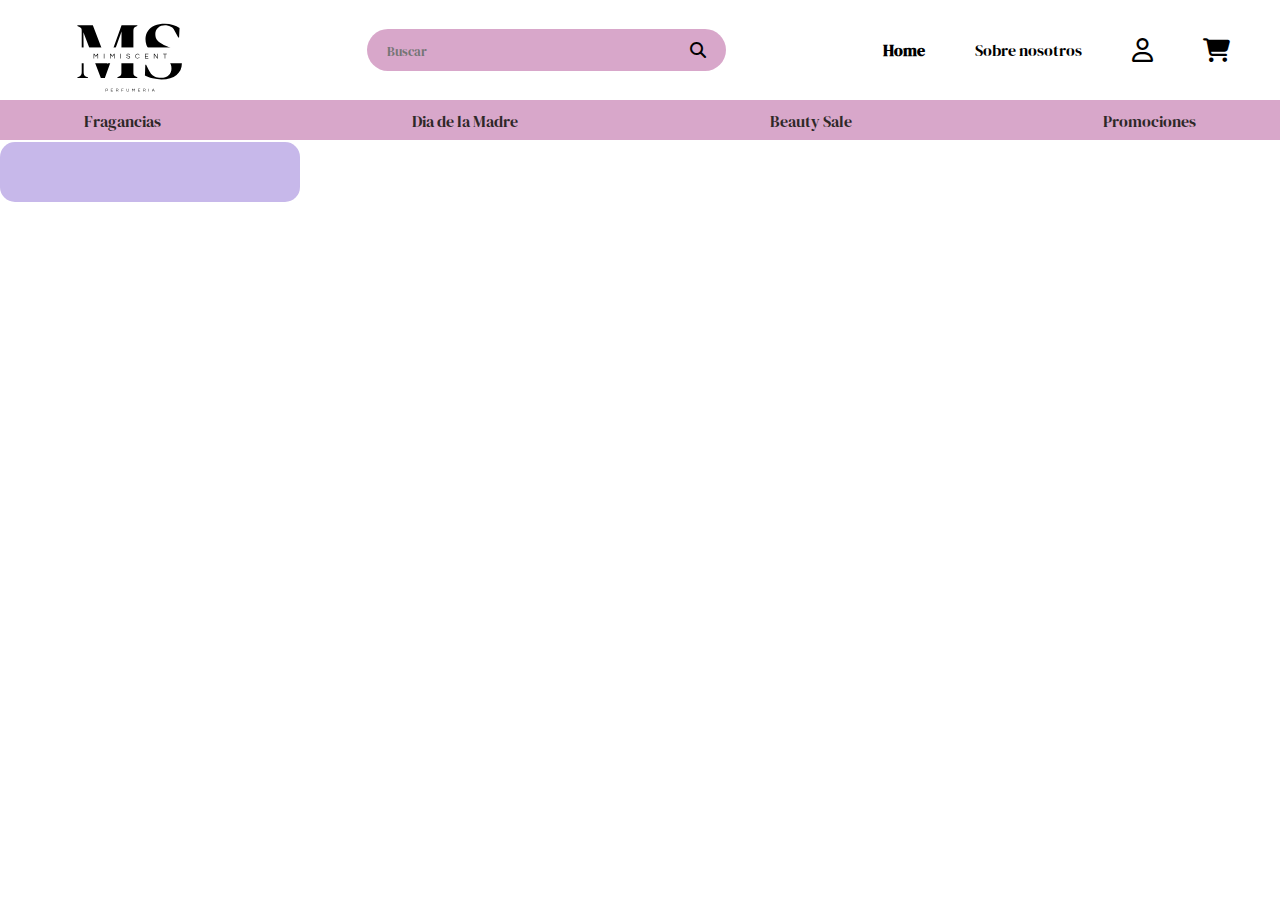
==== Documents/index.html @ b47990ab "primer commit" ====
<!DOCTYPE html>
<html lang="en">
<head>
    <meta charset="UTF-8">
    <meta name="viewport" content="width=device-width, initial-scale=1.0">
    <title>MimiScent</title>
    <link rel="stylesheet" href="styles.css">
    <link rel="stylesheet" href="https://cdnjs.cloudflare.com/ajax/libs/font-awesome/6.2.0/css/all.min.css">
</head>
<body>
    <header>
        <img src="../Image/Logo.svg" alt="MimiScent-logo" class="logo">
         <div class="button">
            <input type="textarea" class="btn-container" placeholder="Buscar">
            <label for="text"><i class="fa-solid fa-magnifying-glass" style="color: #000000;"></i></label>
        </div>
        <nav class="navbar">
            <ul class="navbar-list">
                <li><a href="#"><span>Home</span></a></li>
                <li><a href="#">Sobre nosotros</a></li>
    
                <i class="fa-regular fa-user fa-xl" style="color: #000000;"> </i>
                <i class="fa-solid fa-cart-shopping fa-xl" style="color: #000000;"></i>
            </ul>
        </nav>
    </header>

    <main>
        <section id="hero-components">
            <ul class="hero-list">
                <li><a href="#"></a>Fragancias</li>
                <li><a href="#"></a>Dia de la Madre</li>
                <li><a href="#"></a>Beauty Sale</li>
                <li><a href="#"></a>Promociones</li>

            </ul>
        </section>

        <section id="card">
            <div class="card-container">
                <img src="" alt="">
                <div class="">
                </div>


            </div>


        </section>
        
    </main>


</body>
</html>
---- Documents/styles.css ----
@import url('https://fonts.googleapis.com/css2?family=DM+Serif+Display:ital@0;1&display=swap');
:root{
--background-color: #fff;
--text:#000000;
--text-2:#2e2828;
--fluorescent-cyan: #4effefff;
--moonstone: #73a6adff;
--cool-gray: #9b97b2ff;
--pink-lavender: #d8a7caff;
--periwinkle: #c7b8eaff;
}

body{
    height: 100vh;
    width: 100%;
}

*{
    margin: 0;
    padding: 0;
    box-sizing: border-box;
    font-family: 'DM Serif Display', serif;
    text-decoration: none;
    list-style-type: none;
}

/*HEADER*/
header{
    background-color:var(--background-color);
    border-color: #000000;
    display: flex;
    justify-content:space-between;
    align-items: center;
    width: 100%;
    height: 100px;
    padding: 10px 30px ;
}
    

.logo{
    width: 200px;
}

.navbar,
.navbar-list{
    display: flex;
    justify-content: flex-end;
    align-items: center;
    gap: 50px;
    padding: 10px;
}

.navbar-list a{
    color: var(--text);
    font-size: 16px;
}

.navbar-list span{
    font-weight: 800;
}

.btn-container{
    width: 300px; 
}

.button{
    background-color:var(--pink-lavender);
    padding: 10px 20px;
    border-radius: 50px;
}

.btn-container{
    background-color: transparent;
    border: none;
    outline: none;
    color: transparent;
}

/*HERO*/
main{
    background-color:var(--pink-lavender);
    height: 40px;
}

.hero-list{
    width: 90%;
    display: flex;
    justify-content: space-between;
    align-items: center;
    padding:10px 20px;
    margin-left: 5%;
}

.hero-list li{
    color: var(--text-2);
}

/*Cards*/

.card-container{
    width: 300px;
    background: var(--periwinkle);
    padding: 20px;
    border-radius: 15px;
    display: flex;
    flex-direction: column;
    justify-content: center;
    gap: 20px
}
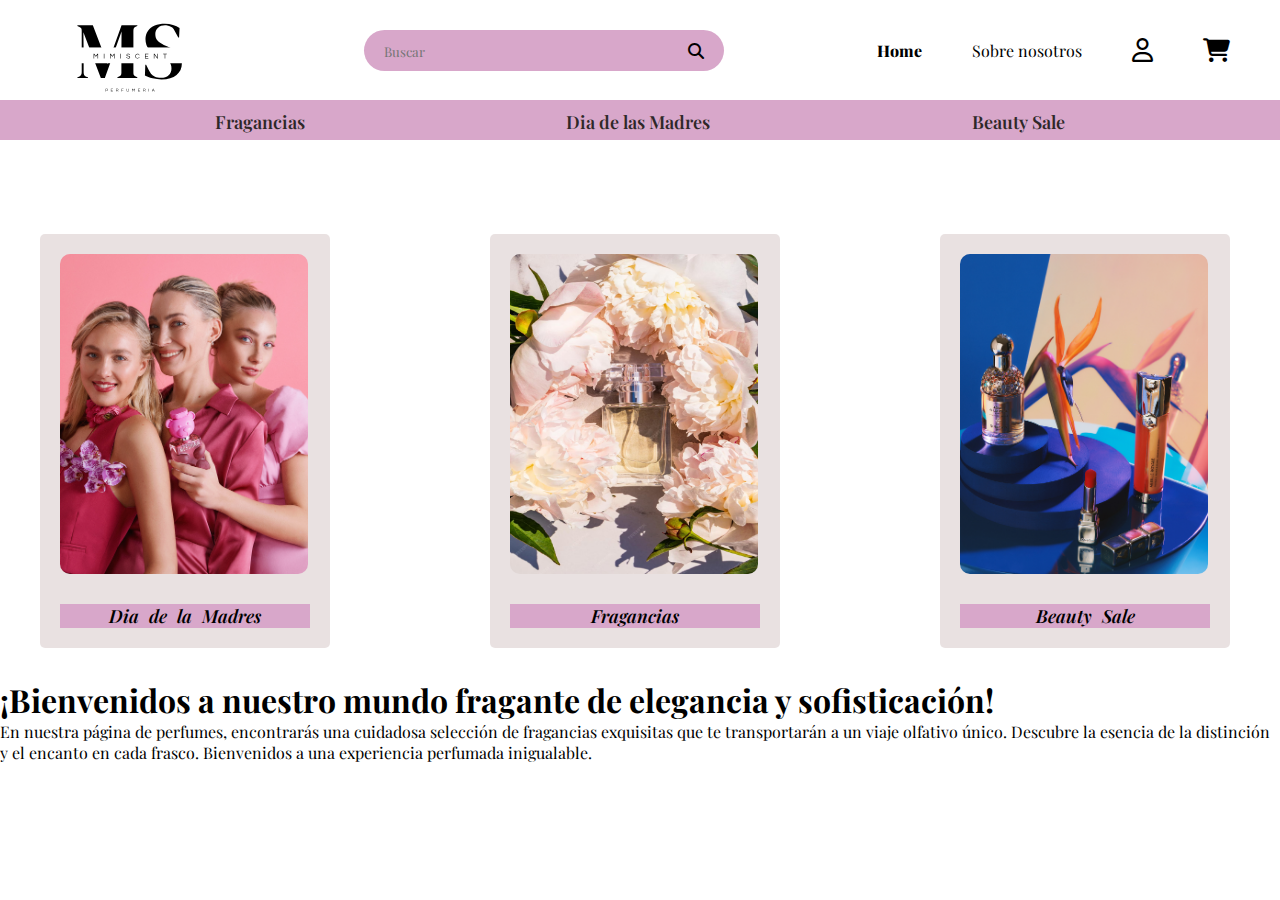
==== commit 928d6f87: "cambios en estilos y secciones" ====
--- a/Documents/index.html
+++ b/Documents/index.html
@@ -28,23 +28,50 @@
     <main>
         <section id="hero-components">
             <ul class="hero-list">
-                <li><a href="#"></a>Fragancias</li>
-                <li><a href="#"></a>Dia de la Madre</li>
-                <li><a href="#"></a>Beauty Sale</li>
-                <li><a href="#"></a>Promociones</li>
-
+                <li><a href="#">Fragancias</a></li>
+                <li><a href="#">Dia de las Madres</a></li>
+                <li><a href="#">Beauty Sale</a></li>
             </ul>
         </section>
 
+        <div class="">
+
+
+        </div>
+
+
+
         <section id="card">
             <div class="card-container">
-                <img src="" alt="">
-                <div class="">
+                <img src="../Image/madre e hija.jpg" alt="madreehijas">
+                <div class="card-info">
+                    <p>Dia de la Madres</p>
                 </div>
+            </div>
+            <div class="card-container">
+                <img src="../Image/fragancias.jpg" alt="madreehijas">
+                <div class="card-info">
+                    <p>Fragancias</p>
+                </div>
+            </div>
+            <div class="card-container">
+                <img src="../Image/Abeilleroyale.jpg" alt="madreehijas">
+                <div class="card-info">
+                    <p>Beauty Sale</p>
+                </div>
+            </div>
+        </section>
 
+        <section id="About us">
+            <div>
+                <h1>
+                    ¡Bienvenidos a nuestro mundo fragante de elegancia y sofisticación!
+                </h1>
 
+                <p>
+                    En nuestra página de perfumes, encontrarás una cuidadosa selección de fragancias exquisitas que te transportarán a un viaje olfativo único. Descubre la esencia de la distinción y el encanto en cada frasco. Bienvenidos a una experiencia perfumada inigualable.
+                </p>
             </div>
-
 
         </section>
         
--- a/Documents/styles.css
+++ b/Documents/styles.css
@@ -1,11 +1,12 @@
-@import url('https://fonts.googleapis.com/css2?family=DM+Serif+Display:ital@0;1&display=swap');
+@import url('https://fonts.googleapis.com/css2?family=Playfair+Display:ital,wght@0,400;1,500;1,900&display=swap');
 :root{
+ --bg-grey:#c1abab5b;
 --background-color: #fff;
 --text:#000000;
 --text-2:#2e2828;
 --fluorescent-cyan: #4effefff;
 --moonstone: #73a6adff;
---cool-gray: #9b97b2ff;
+--cool-gray: rgba(156, 156, 157, 0.549);
 --pink-lavender: #d8a7caff;
 --periwinkle: #c7b8eaff;
 }
@@ -19,7 +20,7 @@
     margin: 0;
     padding: 0;
     box-sizing: border-box;
-    font-family: 'DM Serif Display', serif;
+    font-family: 'Playfair Display', serif;
     text-decoration: none;
     list-style-type: none;
 }
@@ -85,27 +86,56 @@
 .hero-list{
     width: 90%;
     display: flex;
-    justify-content: space-between;
+    justify-content: space-around;
     align-items: center;
     padding:10px 20px;
     margin-left: 5%;
 }
 
-.hero-list li{
+.hero-list a{
     color: var(--text-2);
+    font-size: 18PX;
+    font-weight: 600;
 }
 
 /*Cards*/
 
+#card{
+    display: flex;
+    justify-content: space-between;
+    margin: 30px;
+    flex-wrap: wrap;
+    max-width: 1200px;
+}
+
+
+
 .card-container{
-    width: 300px;
-    background: var(--periwinkle);
+    background-color: var(--bg-grey);
+    width: 290px;
     padding: 20px;
-    border-radius: 15px;
+    margin:60px 0 0 10px;
     display: flex;
     flex-direction: column;
     justify-content: center;
-    gap: 20px
+    gap: 30px;
+    border-radius: 5px;
+    text-align: center;
+    cursor: pointer;
+}
+.card-info p {
+    font-size: 18px;
+    font-weight: 600;
+    font-style: italic;
+    word-spacing: 5px;
+    background-color: var(--pink-lavender);
+   
+
+}
+.card-container img{
+    border-radius:10px;
+    width: 248px;
+    height: 320px;
 }
 
 
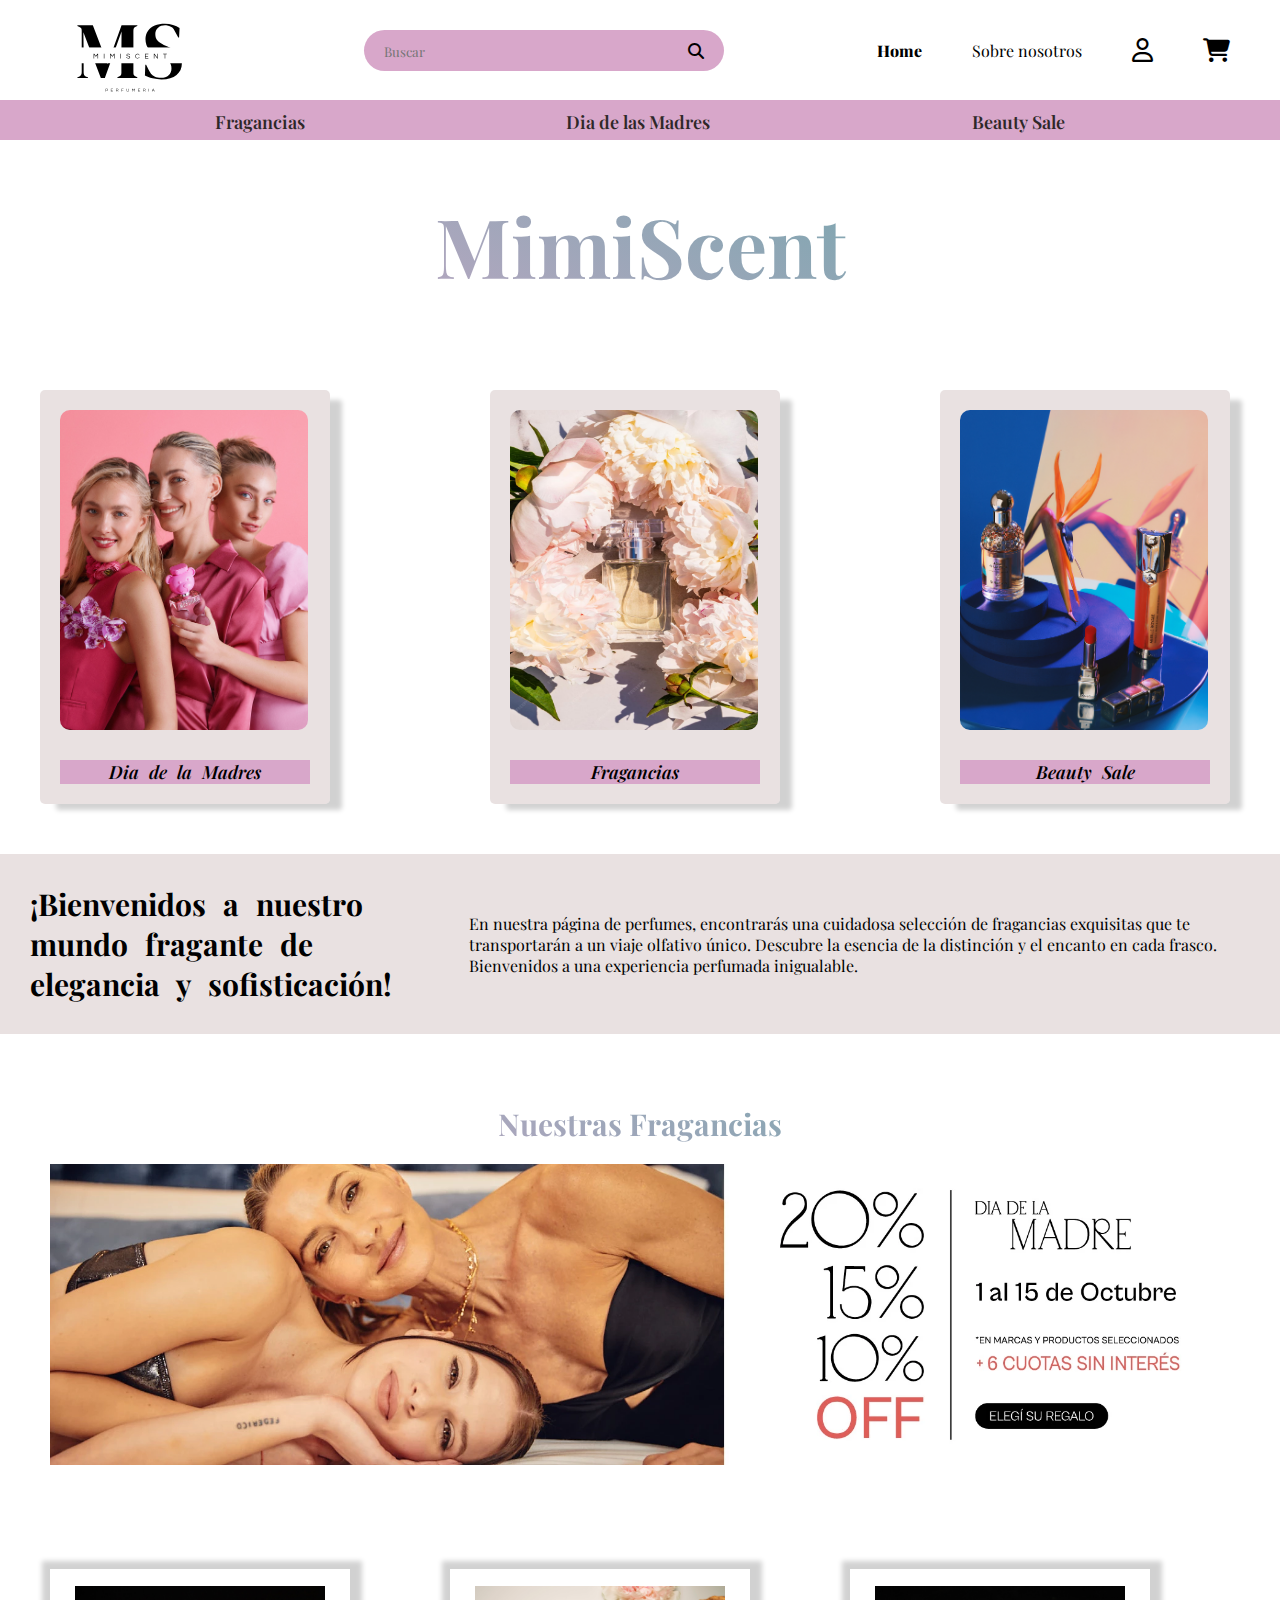
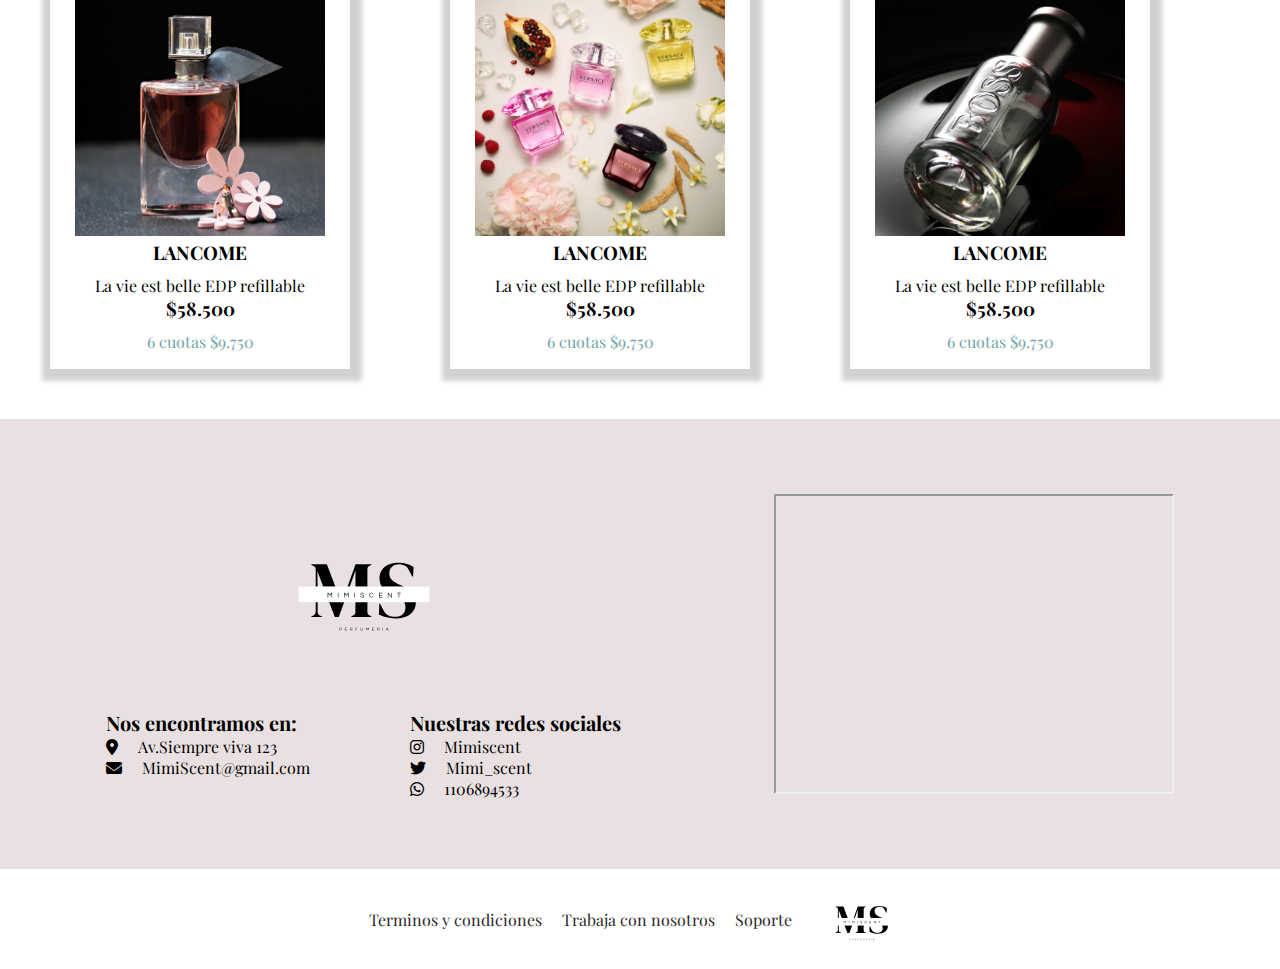
==== commit 274aea47: "se agregan section,footer,y cambio de estilos" ====
--- a/Documents/index.html
+++ b/Documents/index.html
@@ -34,12 +34,7 @@
             </ul>
         </section>
 
-        <div class="">
-
-
-        </div>
-
-
+        <h1>MimiScent</h1>
 
         <section id="card">
             <div class="card-container">
@@ -61,12 +56,11 @@
                 </div>
             </div>
         </section>
-
-        <section id="About us">
-            <div>
-                <h1>
+        <section id="About-us">
+            <div class="about-info">
+                <h2>
                     ¡Bienvenidos a nuestro mundo fragante de elegancia y sofisticación!
-                </h1>
+                </h2>
 
                 <p>
                     En nuestra página de perfumes, encontrarás una cuidadosa selección de fragancias exquisitas que te transportarán a un viaje olfativo único. Descubre la esencia de la distinción y el encanto en cada frasco. Bienvenidos a una experiencia perfumada inigualable.
@@ -74,9 +68,113 @@
             </div>
 
         </section>
-        
-    </main>
 
+        <section id="products">
 
+            <div class="promo-info">
+                <h2>Nuestras Fragancias</h2>
+                <img src="../Image/promo-dia-delamadre.webp" alt="promo-dia-delamadre">
+            </div>
+
+            <!-- producto 1 -->
+            <div class="products-container">
+
+                 <div class="products-card">
+                    <img src="../Image/Laviebelle.jpg" alt="Lancome-fragancia">
+                    <div class="products-info">
+                        <!-- top -->
+                        <div class="products-top">
+                            <h3>LANCOME</h3>
+                            <p>La vie est belle EDP refillable</p>
+                        </div>
+
+                        <div class="products-bot">
+                            <h3>$58.500</h3>
+                            <p>6 cuotas $9.750</p>
+                        </div>
+                    </div>
+                </div>
+            </div>
+
+            <!-- producto 2 -->
+            <div class="products-container">
+
+                <div class="products-card">
+                    <img src="../Image/Versace.jpg" alt="Lancome-fragancia">
+                    <div class="products-info">
+                        <!-- top -->
+                        <div class="products-top">
+                            <h3>LANCOME</h3>
+                            <p>La vie est belle EDP refillable</p>
+                        </div>
+
+                        <div class="products-bot">
+                            <h3>$58.500</h3>
+                            <p>6 cuotas $9.750</p>
+                        </div>
+                    </div>
+                </div>
+            </div>
+
+            <!-- producto 3 -->
+            <div class="products-container">
+
+                <div class="products-card">
+                    <img src="../Image/Boss-hombre.jpg" alt="Lancome-fragancia">
+                    <div class="products-info">
+                        <!-- top -->
+                        <div class="products-top">
+                            <h3>LANCOME</h3>
+                            <p>La vie est belle EDP refillable</p>
+                        </div>
+
+                        <div class="products-bot">
+                            <h3>$58.500</h3>
+                            <p>6 cuotas $9.750</p>
+                        </div>
+                    </div>
+                </div>
+            </div>
+        </section>
+    </main>  
+
+    <footer>
+        <section id="contact">
+            <div class="contact-us">
+                <img src="../Image/Logo.svg" alt="MimiScent-logo">
+                <div class="container-contact">
+                    <div class="info-contact">
+                        <h3>Nos encontramos en:</h3>
+
+                        <p><i class="fa-solid fa-location-dot" style="color: #000000;"></i>Av.Siempre viva 123</p>
+                        <p><i class="fa-solid fa-envelope" style="color: #000000;"></i>MimiScent@gmail.com</p>
+                    </div>
+
+                    <div class="info-contact">
+
+                        <h3>Nuestras redes sociales</h3>
+
+                        <a href="#"><i class="fa-brands fa-instagram" style="color: #000000;"></i>Mimiscent</a>
+                        <a href="#"><i class="fa-brands fa-twitter" style="color: #000000;"></i> Mimi_scent</a>
+                        <a href="#"><i class="fa-brands fa-whatsapp" style="color: #000000;"> </i>1106894533</a>
+
+                    </div>
+                
+                </div>
+            </div>
+
+            <iframe src="https://www.google.com/maps/embed?pb=!1m18!1m12!1m3!1d3758.550919171972!2d-99.22486662419264!3d19.603731135192348!2m3!1f0!2f0!3f0!3m2!1i1024!2i768!4f13.1!3m3!1m2!1s0x85d21dc56f9ed059%3A0xf3447df76a7ca2ee!2sC.%20Siempre%20Viva%20123%2C%20San%20Jose%20del%20Jaral%201ra%20Secc%2C%2052924%20Cd%20L%C3%B3pez%20Mateos%2C%20M%C3%A9x.%2C%20M%C3%A9xico!5e0!3m2!1ses-419!2sar!4v1696981855148!5m2!1ses-419!2sar" width="400" height="300" style="border:2;" allowfullscreen="" loading="lazy" referrerpolicy="no-referrer-when-downgrade"></iframe>
+
+        </section>
+
+        <div>
+            <ul class="footer-links">
+                <li><a href="#">Terminos y condiciones</a></li>
+                <li><a href="#">Trabaja con nosotros</a></li>
+                <li><a href="#">Soporte</a></li>
+                <img src="../Image/Logo.svg" alt="MimiScent-logo">
+            </ul>
+        </div>
+    </footer>
 </body>
 </html>--- a/Documents/styles.css
+++ b/Documents/styles.css
@@ -78,9 +78,18 @@
 }
 
 /*HERO*/
-main{
+#hero-components{
     background-color:var(--pink-lavender);
     height: 40px;
+}
+
+main h1{
+    font-size: 82px;
+    text-align: center;
+    margin-top:50px ;
+    background: linear-gradient(28deg,#d8a7ca 0%, #73a6ad 80%);
+    color: transparent;
+    -webkit-background-clip: text;
 }
 
 .hero-list{
@@ -120,6 +129,7 @@
     justify-content: center;
     gap: 30px;
     border-radius: 5px;
+    box-shadow: 14px 8px 5px -2px rgba(0,0,0,0.18);
     text-align: center;
     cursor: pointer;
 }
@@ -138,14 +148,167 @@
     height: 320px;
 }
 
-
-
-
-
-
-
-
-
-
-
-
+/*About*/
+
+.about-info{
+    display: flex;
+    justify-content: center;
+    align-items: center;
+    padding: 30px 30px;
+    margin-top: 50px;
+    gap: 30px;
+    background-color: var(--bg-grey);
+}
+
+.about-info h2{
+    width: 80%;
+    font-size: 30px;
+    word-spacing: 10px;
+}
+
+/*Products*/
+
+#products{
+    display: flex;
+    flex-wrap: wrap;
+    max-width: 1400px;
+}
+
+.promo-info{
+    margin:50px
+}
+
+.promo-info h2{
+    text-align: center;
+    font-size: 30px;
+    padding-top:20px ;
+    background: linear-gradient(28deg,#d8a7ca 0%, #73a6ad 80%);
+    color: transparent;
+    -webkit-background-clip: text;
+}
+.promo-info img{
+    max-height: 100%;
+    width: 100%;
+    margin-top: 20px;
+}
+
+
+.products-container{
+    background: var(--background-color);
+    width: 300px;
+    height: 400px;
+    padding:20px;
+    margin:50px;
+    box-shadow: 2px 2px 5px 10px rgba(0,0,0,0.18);
+    display: flex;
+    justify-content: center;
+    align-items: center;
+}
+
+.products-card img {
+    width: 250px;
+    height: 250px;
+}
+
+.products-top{
+    display: flex;
+    justify-content: center;
+    align-items: center;
+    flex-direction: column;
+    gap: 10px;
+}
+
+.products-bot{
+    display: flex;
+    justify-content: center;
+    align-items: center;
+    flex-direction: column;
+    gap: 10px;
+}
+
+.products-bot p{
+    color: var(--moonstone);
+}
+
+/*footer*/
+
+footer{
+    background-color: var(--bg-grey);
+    width: 100%;
+    max-height: 100%;
+}
+
+#contact{
+    display: flex;
+    justify-content: space-around;
+    align-items: center;
+    padding: 70px 30px;
+
+}
+.contact-us{
+    display: flex;
+    flex-direction: column;
+    justify-content: center;
+    align-items: center;
+    gap: 20px;
+}
+
+.contact-us img{
+    width: 200px;
+    height: 200px;
+
+}
+
+.container-contact{
+    display: flex;
+    gap:100px;
+    flex-wrap: wrap;
+}
+.info-contact h3{
+    font-size: 20px;
+
+}
+
+.info-contact p,
+.info-contact a{
+    display: flex;
+    align-items: center;
+    gap: 20px;
+}
+.info-contact a{
+    text-decoration: none;
+    color: var(--text);
+}
+
+.footer-links{
+    background-color:var(--background-color);
+    display: flex;
+    justify-content: center;
+    align-items: center;
+    gap: 20px;
+}
+
+.footer-links a{
+    text-decoration: none;
+    color:var(--text-2);
+    font-family:'Playfair Display', serif;
+}
+
+.footer-links img{
+
+    border-radius: 50%;
+    width: 100px;
+    height: 100px;
+
+    
+}
+
+
+
+
+
+
+
+
+
+
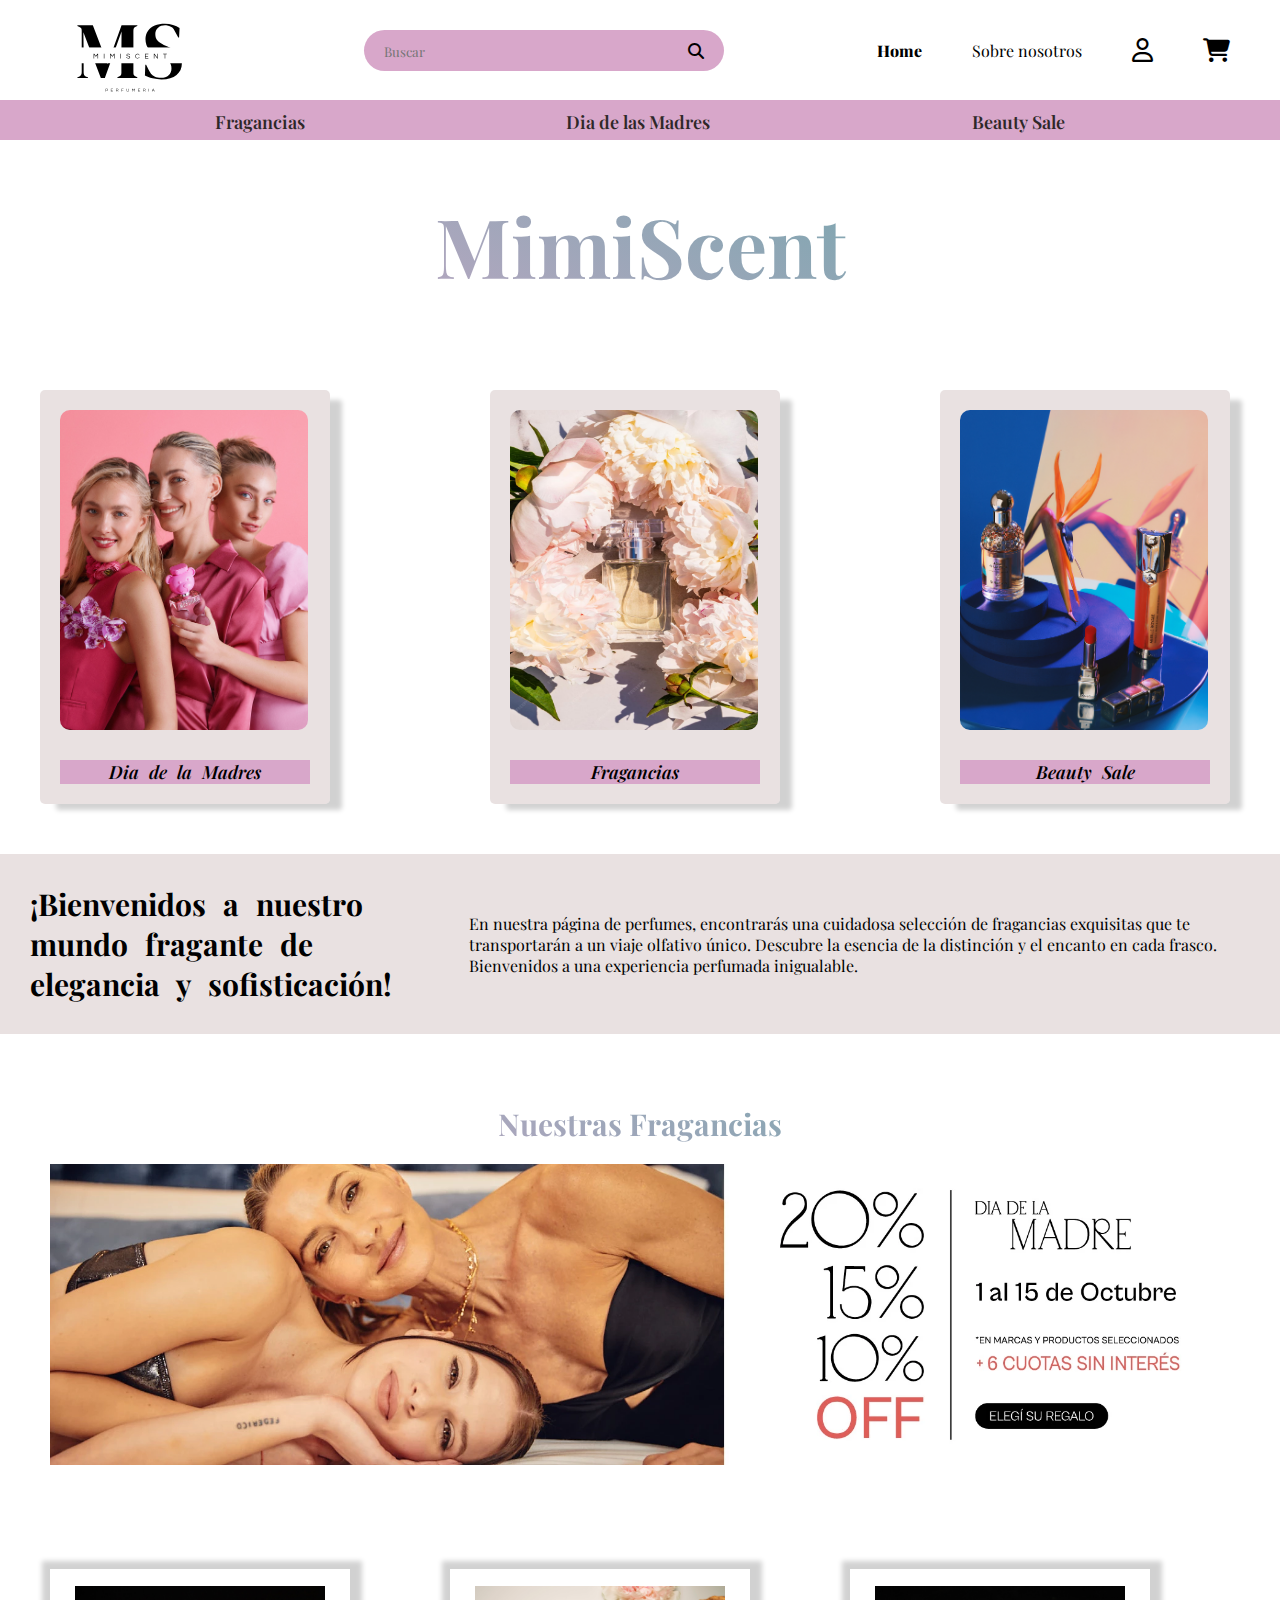
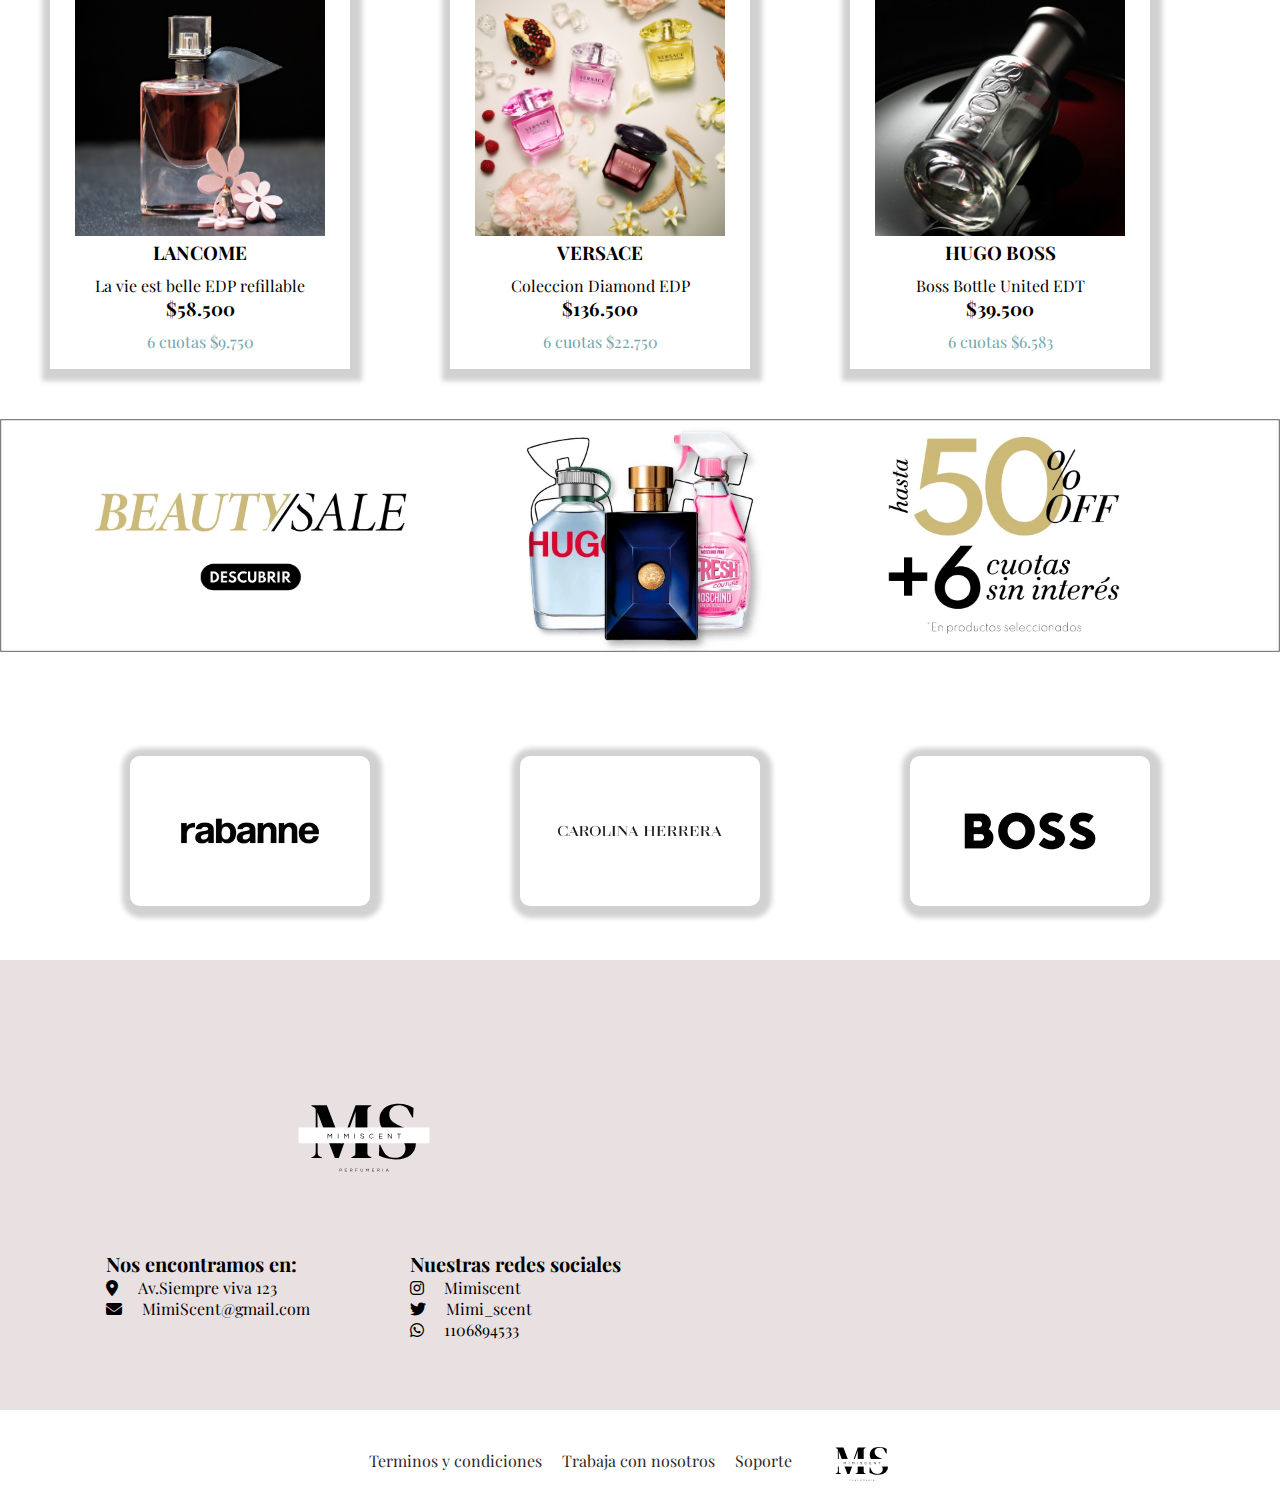
==== commit 63574217: "agrego imagenes correspondientes y agrego discover" ====
--- a/Documents/index.html
+++ b/Documents/index.html
@@ -104,13 +104,13 @@
                     <div class="products-info">
                         <!-- top -->
                         <div class="products-top">
-                            <h3>LANCOME</h3>
-                            <p>La vie est belle EDP refillable</p>
+                            <h3>VERSACE</h3>
+                            <p>Coleccion Diamond EDP</p>
                         </div>
 
                         <div class="products-bot">
-                            <h3>$58.500</h3>
-                            <p>6 cuotas $9.750</p>
+                            <h3>$136.500</h3>
+                            <p>6 cuotas $22.750</p>
                         </div>
                     </div>
                 </div>
@@ -124,18 +124,45 @@
                     <div class="products-info">
                         <!-- top -->
                         <div class="products-top">
-                            <h3>LANCOME</h3>
-                            <p>La vie est belle EDP refillable</p>
+                            <h3>HUGO BOSS</h3>
+                            <p>Boss Bottle United EDT</p>
                         </div>
 
                         <div class="products-bot">
-                            <h3>$58.500</h3>
-                            <p>6 cuotas $9.750</p>
-                        </div>
-                    </div>
-                </div>
-            </div>
-        </section>
+                            <h3>$39.500</h3>
+                            <p>6 cuotas $6.583</p>
+                        </div>
+                    </div>
+                </div>
+            </div>
+        </section>
+
+        <section>
+            <div class="beauty-info">
+                <img src="../Image/Beauty -sale.webp" alt="Beautysale">
+            </div>
+
+        </section>
+
+        <section id="discover">
+            <div class="discover-container">
+                <div class="discover-info">
+                    <img src="../Image/rabanne-marca.webp" alt="rabanne-marca">
+                </div>
+
+                <div class="discover-info">
+                    <img src="../Image/ch-marca.webp" alt="rabanne-marca">
+                </div>
+
+                <div class="discover-info">
+                    <img src="../Image/boss.webp" alt="rabanne-marca">
+                </div>
+
+            </div>
+
+        </section>
+
+
     </main>  
 
     <footer>
@@ -163,16 +190,18 @@
                 </div>
             </div>
 
-            <iframe src="https://www.google.com/maps/embed?pb=!1m18!1m12!1m3!1d3758.550919171972!2d-99.22486662419264!3d19.603731135192348!2m3!1f0!2f0!3f0!3m2!1i1024!2i768!4f13.1!3m3!1m2!1s0x85d21dc56f9ed059%3A0xf3447df76a7ca2ee!2sC.%20Siempre%20Viva%20123%2C%20San%20Jose%20del%20Jaral%201ra%20Secc%2C%2052924%20Cd%20L%C3%B3pez%20Mateos%2C%20M%C3%A9x.%2C%20M%C3%A9xico!5e0!3m2!1ses-419!2sar!4v1696981855148!5m2!1ses-419!2sar" width="400" height="300" style="border:2;" allowfullscreen="" loading="lazy" referrerpolicy="no-referrer-when-downgrade"></iframe>
-
-        </section>
-
-        <div>
+            <iframe src="https://www.google.com/maps/embed?pb=!1m18!1m12!1m3!1d3758.550919171972!2d-99.22486662419264!3d19.603731135192348!2m3!1f0!2f0!3f0!3m2!1i1024!2i768!4f13.1!3m3!1m2!1s0x85d21dc56f9ed059%3A0xf3447df76a7ca2ee!2sC.%20Siempre%20Viva%20123%2C%20San%20Jose%20del%20Jaral%201ra%20Secc%2C%2052924%20Cd%20L%C3%B3pez%20Mateos%2C%20M%C3%A9x.%2C%20M%C3%A9xico!5e0!3m2!1ses-419!2sar!4v1696981855148!5m2!1ses-419!2sar" width="400" height="300" style="border:none;" allowfullscreen="" loading="lazy" referrerpolicy="no-referrer-when-downgrade"></iframe>
+
+        </section>
+
+
+
+        <div >
             <ul class="footer-links">
                 <li><a href="#">Terminos y condiciones</a></li>
                 <li><a href="#">Trabaja con nosotros</a></li>
                 <li><a href="#">Soporte</a></li>
-                <img src="../Image/Logo.svg" alt="MimiScent-logo">
+                <img src="../Image/Logo.svg" alt="MimiScent-logo" >
             </ul>
         </div>
     </footer>
--- a/Documents/styles.css
+++ b/Documents/styles.css
@@ -230,6 +230,37 @@
     color: var(--moonstone);
 }
 
+.beauty-info img{
+    width: 100%;
+    max-width: 100%;
+    margin-bottom: 50px;
+    
+
+}
+
+/*Discover*/
+#discover{
+    display: flex;
+    justify-content: center;
+    align-items: center;
+}
+
+.discover-container{
+    display: flex;
+    justify-content: space-between;
+    align-items: center;
+    gap: 50px;
+}
+
+.discover-container img{
+    box-shadow: 2px 2px 5px 10px rgba(0,0,0,0.18);
+    border-radius:10px;
+    height: 150px;
+    padding: 30px;
+    margin: 50px;
+
+}
+
 /*footer*/
 
 footer{
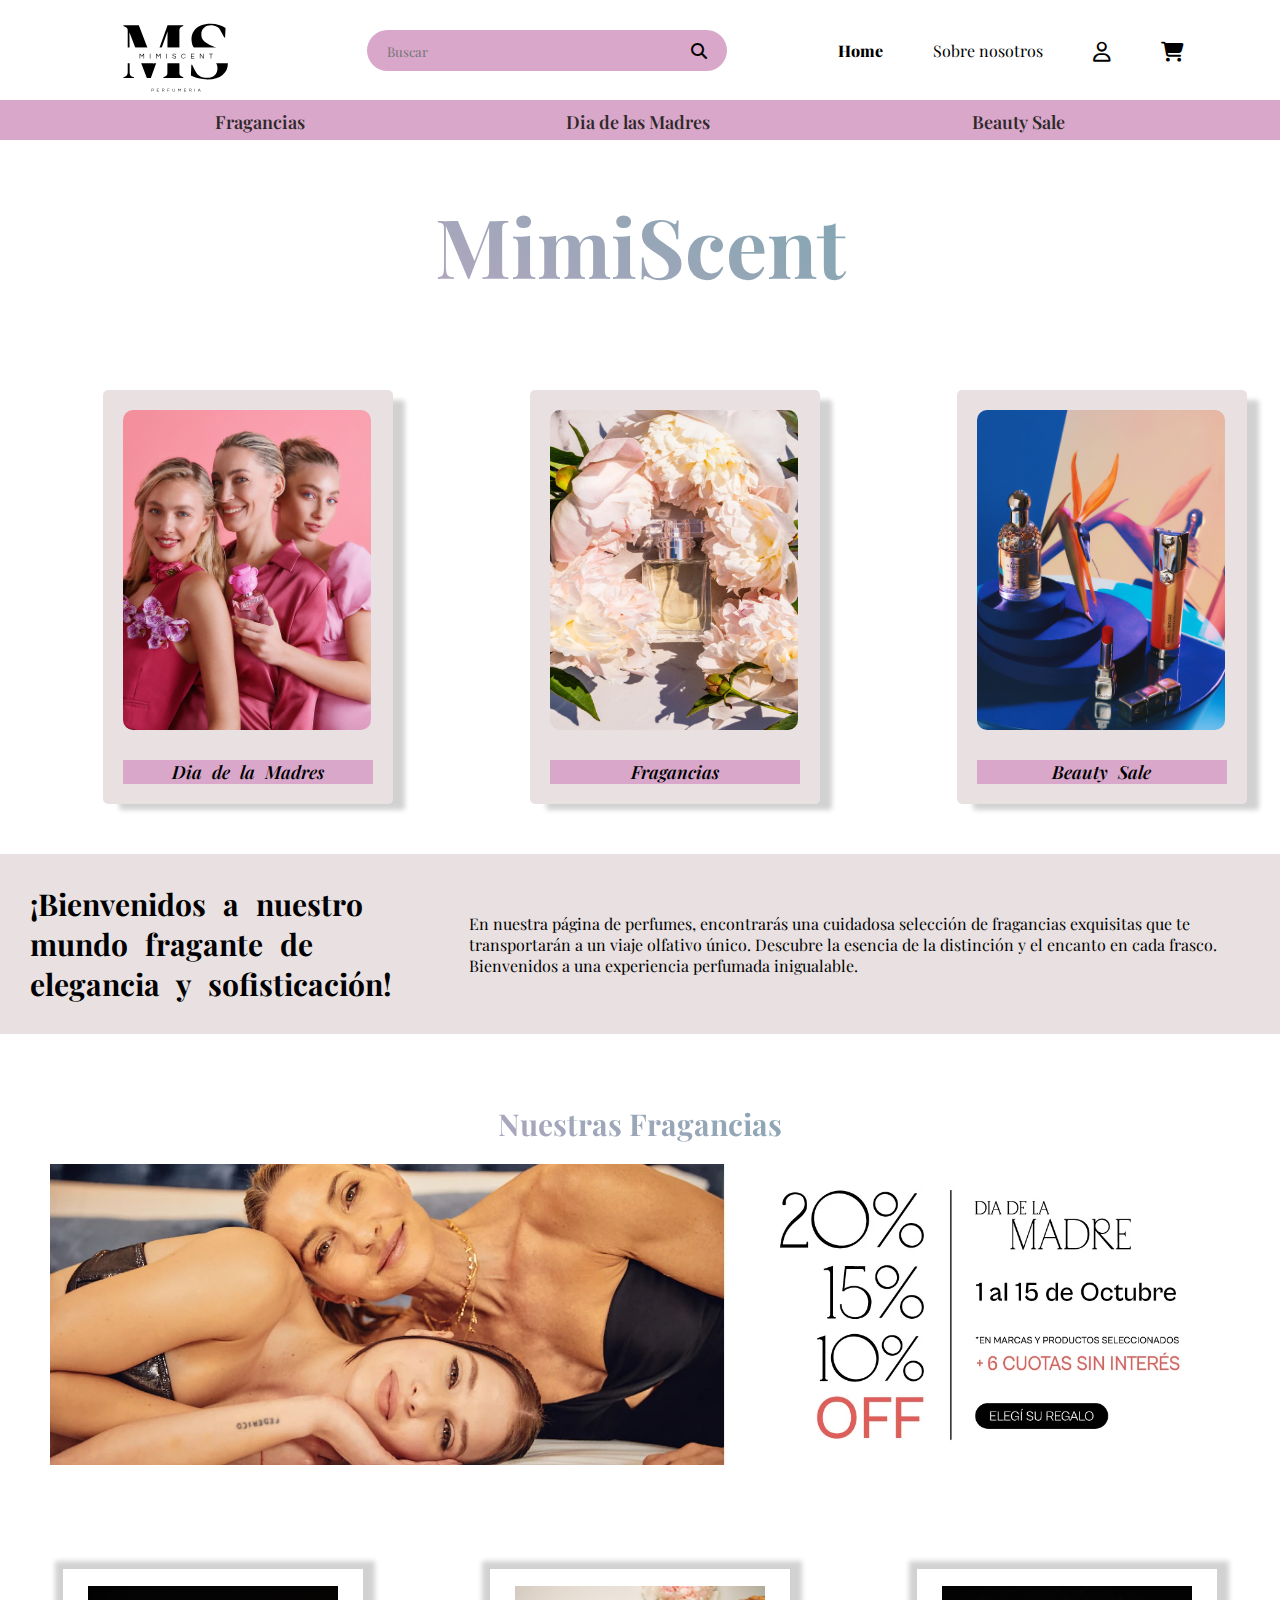
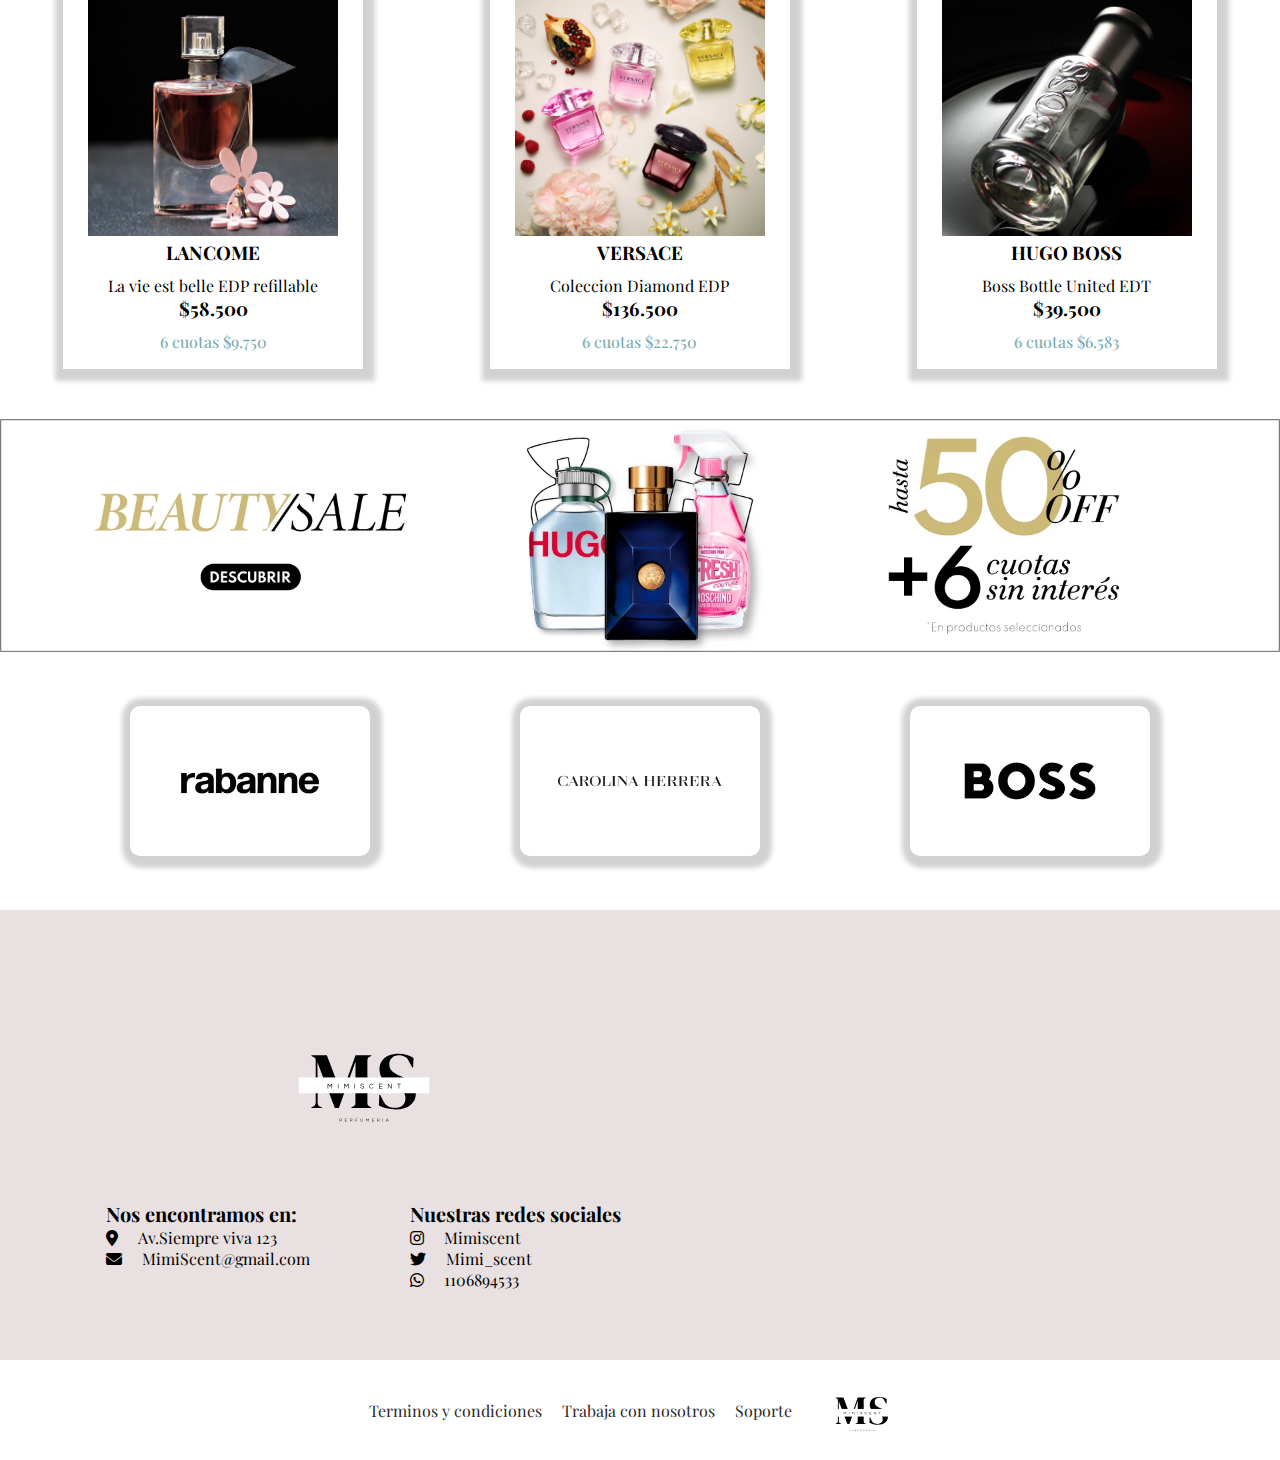
==== commit 655a9271: "responsive y modificaciones del codigo" ====
--- a/Documents/index.html
+++ b/Documents/index.html
@@ -5,22 +5,29 @@
     <meta name="viewport" content="width=device-width, initial-scale=1.0">
     <title>MimiScent</title>
     <link rel="stylesheet" href="styles.css">
+    <link rel="stylesheet" href="./mediaquerie.css">
     <link rel="stylesheet" href="https://cdnjs.cloudflare.com/ajax/libs/font-awesome/6.2.0/css/all.min.css">
 </head>
 <body>
     <header>
         <img src="../Image/Logo.svg" alt="MimiScent-logo" class="logo">
-         <div class="button">
+        <div class="button">
             <input type="textarea" class="btn-container" placeholder="Buscar">
             <label for="text"><i class="fa-solid fa-magnifying-glass" style="color: #000000;"></i></label>
         </div>
         <nav class="navbar">
+
+            <label for="menu-toggle" class="menu-label">
+                <i class="fa-solid fa-bars" style="color: #000000;"></i>
+            </label>
+            <input type="checkbox" id="menu-toggle">
+
             <ul class="navbar-list">
                 <li><a href="#"><span>Home</span></a></li>
                 <li><a href="#">Sobre nosotros</a></li>
-    
-                <i class="fa-regular fa-user fa-xl" style="color: #000000;"> </i>
-                <i class="fa-solid fa-cart-shopping fa-xl" style="color: #000000;"></i>
+                <li><a href="#"> <i class="fa-regular fa-user fa-xl" style="color: #000000;"> </i></a></li>
+                <li><a href="#">  <i class="fa-solid fa-cart-shopping fa-xl" style="color: #000000;"></i></a></li>
+
             </ul>
         </nav>
     </header>
@@ -69,12 +76,12 @@
 
         </section>
 
-        <section id="products">
-
-            <div class="promo-info">
-                <h2>Nuestras Fragancias</h2>
-                <img src="../Image/promo-dia-delamadre.webp" alt="promo-dia-delamadre">
-            </div>
+        <div class="promo-info">
+            <h2>Nuestras Fragancias</h2>
+            <img src="../Image/promo-dia-delamadre.webp" alt="promo-dia-delamadre">
+        </div>
+
+        <section id="products"
 
             <!-- producto 1 -->
             <div class="products-container">
--- a/Documents/styles.css
+++ b/Documents/styles.css
@@ -60,6 +60,15 @@
     font-weight: 800;
 }
 
+#menu-toggle,
+.menu-label{
+    display: none;
+}
+
+.navbar i{
+    font-size: 20px;
+}
+
 .btn-container{
     width: 300px; 
 }
@@ -74,7 +83,6 @@
     background-color: transparent;
     border: none;
     outline: none;
-    color: transparent;
 }
 
 /*HERO*/
@@ -114,11 +122,7 @@
     justify-content: space-between;
     margin: 30px;
     flex-wrap: wrap;
-    max-width: 1200px;
-}
-
-
-
+}
 .card-container{
     background-color: var(--bg-grey);
     width: 290px;
@@ -171,7 +175,6 @@
 #products{
     display: flex;
     flex-wrap: wrap;
-    max-width: 1400px;
 }
 
 .promo-info{
@@ -233,9 +236,6 @@
 .beauty-info img{
     width: 100%;
     max-width: 100%;
-    margin-bottom: 50px;
-    
-
 }
 
 /*Discover*/
--- a/Documents/mediaquerie.css
+++ b/Documents/mediaquerie.css
@@ -0,0 +1,171 @@
+/*DESTOK*/
+@media(max-width:1940px){
+    header{
+        display: flex;
+        justify-content: space-around;
+        align-items: center;
+    }
+    #card{
+        display: flex;
+        justify-content: space-around;
+        align-items: center;
+        width: 100%;
+    }
+
+    #products{
+        display: flex;
+        justify-content: space-around;
+        align-items: center;
+    }
+}
+
+@media(max-width :1200px){
+    #products{
+
+        display: flex;
+        justify-content: space-evenly;
+        align-items: center;
+    }
+
+    #card{
+        display: flex;
+        justify-content: space-evenly;
+        align-items: center;
+    }
+
+    .about-info h2{
+        font-size: 20px;
+    }
+    
+    .discover-container {
+        display: flex;
+        justify-content: space-around;
+        align-items: flex-start;
+    }
+ }
+
+
+
+/*DESTOK*/
+
+/*Tablet*/
+
+@media(max-width:1024px){
+    .navbar-list{
+        background-color: var(--background-color);
+        position: absolute;
+        top: 100px;
+        width: 90%;
+        flex-direction: column;
+        border: 2px solid #000000;
+        border-top: 0;
+        border-radius: 0 0 15px 15px;
+        align-items: center;
+        padding: 45px 30px;
+        gap: 20px;
+        z-index: 2;
+        display: none;
+    }
+    .menu-label{
+        display: block;
+    }
+
+    #menu-toggle:checked ~ .navbar-list {
+        display: flex;
+    }
+
+    main h1{
+        font-size: 72px;
+    }
+
+    .about-info h2 {
+        font-size: 25px;
+    }
+
+    .about-info p{
+        font-size: 15px;
+    }
+    #products{
+        display: flex;
+        justify-content: space-evenly;
+        align-items: center;
+    }
+
+    .discover-container{
+        
+        display: flex;
+        justify-content: center;
+        align-items: center;
+        flex-wrap: wrap;
+    }
+}
+
+@media(max-width:992px){
+    #card{
+        display: flex;
+        justify-content: space-evenly;
+        align-items: center;
+    }
+
+    .btn-container{
+        width: 150px;
+    }
+
+    .about-info {
+        display: flex;
+        flex-direction: column;
+    }
+
+}
+/*TABLET*/
+
+
+
+/*Celular*/
+
+@media(max-width:640px){
+
+    .logo{
+        width:150px;
+    }
+
+    .button{
+        display: none;
+    }
+
+    .navbar-list{
+    background-color: var(--background-color);
+    position: absolute;
+    top: 100px;
+    width: 90%;
+    flex-direction: column;
+    border: 2px solid #000000;
+    border-top: 0;
+    border-radius: 0 0 15px 15px;
+    align-items: center;
+    padding: 45px 30px;
+    gap: 20px;
+    display: none;
+    }
+
+    .menu-label{
+        display: block;
+    }
+
+    #menu-toggle:checked ~ .navbar-list {
+        display: flex;
+    }
+
+    .hero-list a {
+        color: var(--text-2);
+        font-size: 12px;
+        font-weight: 20px;
+    }
+
+    #contact iframe{
+        display: none;
+    }
+
+}
+/*Celular  */
+    
